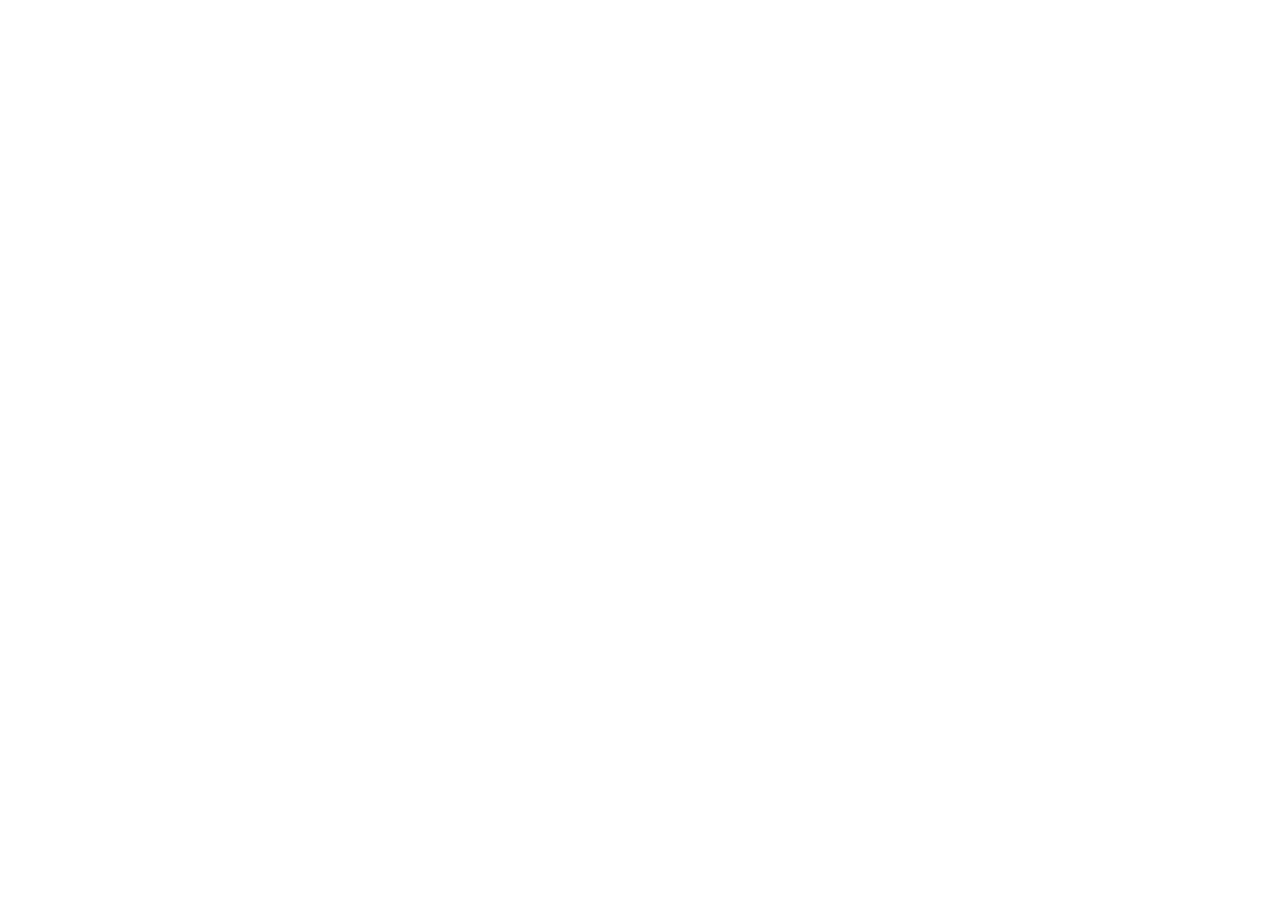
==== signup.html @ 9ddc1dcf "added the fonts, css" ====
<html lang="en">
<head>
    <meta charset="UTF-8">
    <meta name="viewport" content="width=device-width, initial-scale=1.0">
    <title>Signup | VictorDev</title>
    <link rel="stylesheet" href="src/css/reset.css">
    <link rel="stylesheet" href="src/css/style.css">
</head>
<body>
    
</body>
</html>
---- src/css/style.css ----
@font-face {
    font-family: 'Japonesa';
    src: url('Japonesa.woff2') format('woff2');
    font-weight: normal;
    font-style: normal;
}

@font-face {
    font-family: 'Interbold';
    src: url('Inter18pt-Bold.woff2') format('woff2');
    font-weight: bold;
    font-style: normal;
}

@font-face {
    font-family: 'Interregular';
    src: url('Inter18pt-Regular.woff2') format('woff2');
    font-weight: normal;
    font-style: normal;
}

:root {
    --font-body: 'Interregular', sans-serif;
    --font-heading: 'Interbold', sans-serif;
    --font-logo: 'Japonesa', sans-serif;
    --font-size: 16px;
    --color-primary: #f9f9f9;
    --color-secondary: #f9f9f9;
}
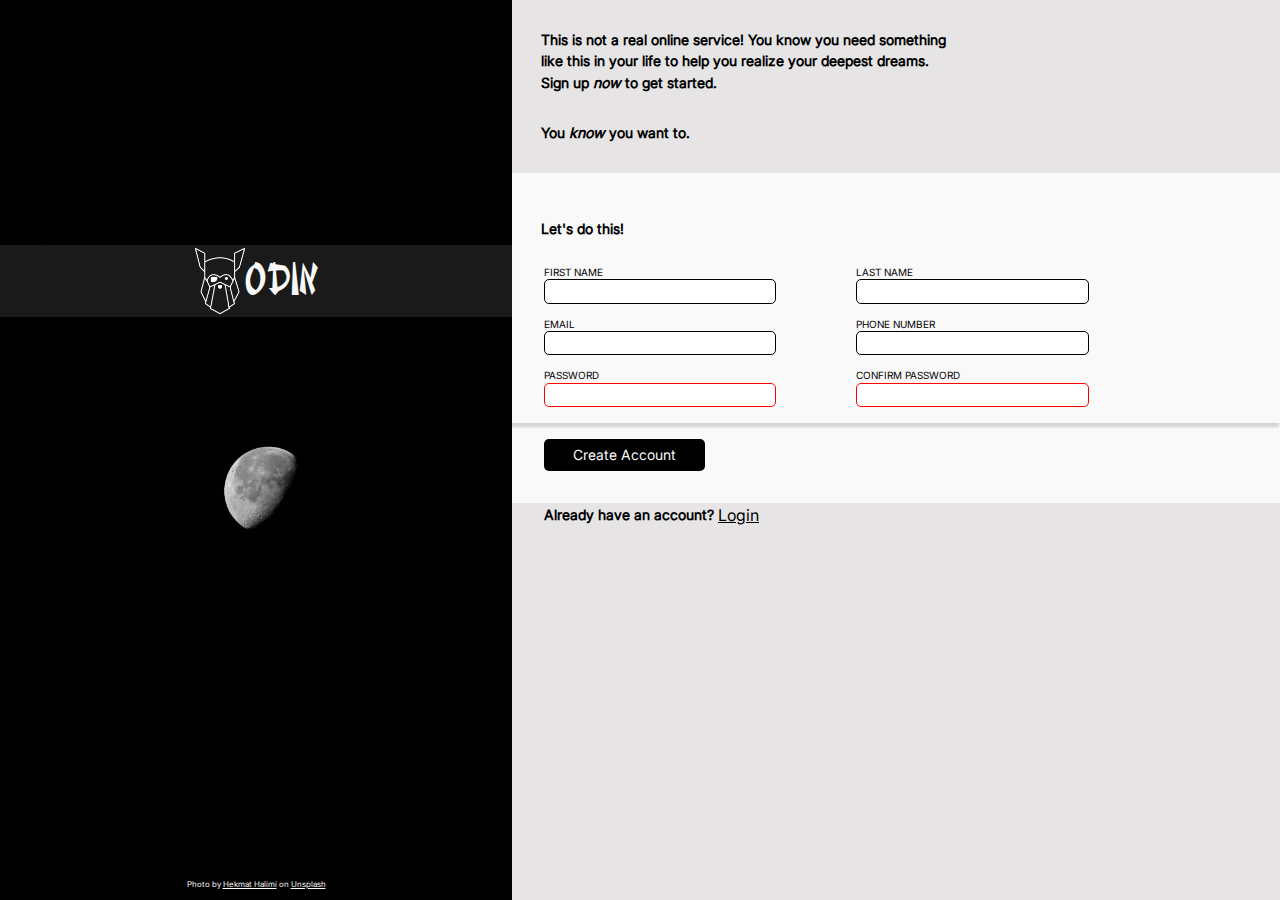
==== commit a4c47576: "added favicon, made it responsive" ====
--- a/signup.html
+++ b/signup.html
@@ -1,3 +1,4 @@
+<!DOCTYPE html>
 <html lang="en">
 <head>
     <meta charset="UTF-8">
@@ -5,8 +6,88 @@
     <title>Signup | VictorDev</title>
     <link rel="stylesheet" href="src/css/reset.css">
     <link rel="stylesheet" href="src/css/style.css">
+    <link rel="shortcut icon" href="src/img/favicon.ico" type="image/x-icon">
 </head>
 <body>
-    
+    <main>
+        <div class="main">
+            <div class="bg d-none">
+                <div class="bg-trasparent">
+                    <div>
+                        <img src="src/img/logo/odin-lined.png" alt="logo">
+                        <span class="logo">ODIN</span>
+                    </div>
+                </div>
+                <footer>
+                    <p>Photo by <a href="https://unsplash.com/@hekmat_halimi"> Hekmat Halimi</a> on <a href="https://unsplash.com/">Unsplash</a></p>
+                </footer>
+            </div>
+            <div class="right-container">
+                <div>
+                    <p class="heading p-2">
+                        <b>This is not a real online service! 
+                            You know you need something like this in your life to help you realize your deepest dreams.
+                            Sign up <em>now</em> to get started.</b>
+                    </p>
+                    <p  class="ps-2 pb-2">
+                        <b>You <em>know</em> you want to.</b>
+                    </p>
+                </div>
+                <div class="form-container">
+                    <p class="p-2">
+                        <b>Let's do this!</b>
+                    </p>
+
+                    <form action="/signup.html" method="post" class="form">
+                        <div class="form-group-shadow">
+                            <div class="form-group pb ps-2">
+                                <div class="form-row">
+                                    <label for="first-name">FIRST NAME</label>
+                                    <input type="text" name="firstName" id="first-name" minlength="3" autocomplete="name" required>
+                                </div>
+                                <div class="form-row">
+                                    <label for="last-name">LAST NAME</label>
+                                    <input type="text" name="lastName" id="last-name" minlength="3" required>
+                                </div>
+                            </div>
+                            <div class="form-group pb ps-2">
+                                <div class="form-row">
+                                    <label for="email">EMAIL</label>
+                                    <input type="email" name="email" id="email" autocomplete="email" required>
+                                </div>
+                                <div class="form-row">
+                                    <label for="phone">PHONE NUMBER</label>
+                                    <input type="tel" name="phone" id="phone" autocomplete="tel" required>
+                                </div>
+                            </div>
+                            <div class="form-group pb ps-2">
+                                <div class="form-row">
+                                    <label for="password">PASSWORD</label>
+                                    <input type="password" name="password" id="password" minlength="6" required>
+                                </div>
+                                <div class="form-row">
+                                    <label for="confirmPassword">CONFIRM PASSWORD</label>
+                                    <input type="password" name="confirmPassword" id="confirmPassword" minlength="6" required>
+                                </div>
+                            </div>
+                        </div>
+                        <div class="pt ps-2">
+                            <button type="submit">Create Account</button>
+                        </div>
+                    </form>
+                </div>
+
+                <div class="align-left ps-2 pb">
+                    <p>
+                        <b>Already have an account?</b>
+                    </p>
+                    &nbsp;
+                    <a href="#">Login</a>
+                </div>
+            </div>
+        </div>
+    </main>
+
+    <div class="small-screen">Please get a bigger display!</div>
 </body>
 </html>--- a/src/css/style.css
+++ b/src/css/style.css
@@ -1,29 +1,309 @@
 @font-face {
     font-family: 'Japonesa';
-    src: url('Japonesa.woff2') format('woff2');
+    src: url('/src/fonts/Japonesa.woff2') format('woff2');
     font-weight: normal;
     font-style: normal;
 }
 
-@font-face {
+/* @font-face {
     font-family: 'Interbold';
-    src: url('Inter18pt-Bold.woff2') format('woff2');
+    src: url('/src/fonts/InterBold.woff2') format('woff2');
     font-weight: bold;
     font-style: normal;
-}
+} */
 
 @font-face {
     font-family: 'Interregular';
-    src: url('Inter18pt-Regular.woff2') format('woff2');
+    src: url('/src/fonts/InterRegular.woff2') format('woff2');
     font-weight: normal;
     font-style: normal;
 }
 
 :root {
     --font-body: 'Interregular', sans-serif;
-    --font-heading: 'Interbold', sans-serif;
+    /* --font-heading: 'Interbold', sans-serif; */
     --font-logo: 'Japonesa', sans-serif;
     --font-size: 16px;
-    --color-primary: #f9f9f9;
-    --color-secondary: #f9f9f9;
+    --color-primary: #f9f9f9;   
+    --color-secondary: #000000;
+    --color-red: #ff0000;
+    --color-light-blue: #00bfff;
+    --color-link: #0000ff;
+    --color-light: #e6e4e4; 
+    --color-gray: #808080;
+    --color-green: #008000;
+}
+
+body{
+    font-family: var(--font-body);
+    font-size: var(--font-size);
+    margin: 0 auto;
+    background-color: var(--color-light);
+}
+
+a[href^="/"] {
+    color: var(--color-gray);
+}
+
+p {
+    display: block;
+    margin: 0;
+    font-size: 0.9rem;
+}
+
+
+a:visited {
+    color: var(--color-gray);
+    opacity: 0.1;
+}
+
+input{
+    font-family: var(--font-body);
+    appearance: none;
+    -webkit-appearance: none;
+    -moz-appearance: none;
+    border: 1px solid;
+    font-size: 0.9rem;
+    padding: 0.2rem;
+    border-radius: 5px;
+    text-indent: 2px;
+} 
+
+input[type="password"]:invalid {
+    border: 1px solid var(--color-red);
+}
+
+input:focus {
+    border: 1px solid var(--color-light-blue);
+    box-shadow: 0 1px 3px 0 var(--color-blue);
+    outline: none;
+}
+
+input:required:valid:focus {
+    border: 1px solid var(--color-green);
+    box-shadow: 0 1px 3px var(--color-green);
+    outline: none;
+}
+
+input[type="password"]:valid {
+    border: 1px solid var(--color-green)
+} 
+
+.main {
+    display: grid;
+    grid-template-columns: 1fr 1.5fr;
+}
+
+.heading{
+    /* font-family: var(--font-heading); */
+    font-size: 0.9rem;
+    width: 53ch;
+}
+.bg{
+    background-image: url(/src/img/hekmat-background-unsplash.jpg);
+    background-size: cover;
+    background-position: center;
+    background-repeat: no-repeat;
+    min-height: calc(100vh);
+    position: relative;
+}
+
+.bg-trasparent{
+    position: absolute;
+    left: 0;
+    right: 0;
+    top: calc(30% - 25px);
+    background-color: rgba(255, 255, 255, 0.1); 
+
+}
+.bg-trasparent div{
+    display: flex;
+    justify-content: center;
+    align-items: center;
+    top: calc(30% - 25px);
+    
+}
+.bg-trasparent img{
+    width: 50px;
+}
+
+.logo{
+    font-family: var(--font-logo);
+    font-size: 3rem;
+    color: var(--color-primary);
+}
+
+.right-container {
+   max-height: 100vh
+}
+
+.form-container {
+    background-color: var(--color-primary);
+    padding: 1em 0 2em; 
+}
+
+footer {
+    color: var(--color-primary);
+    text-align: center;
+    position: absolute;
+    bottom: 10px;
+    left: 0;
+    right: 0;
+} 
+footer p {
+    font-size: 0.5rem;
+}
+
+.form-group {
+    display: flex;
+    gap: 5em;
+    padding-right: 2em;
+}
+
+.form-group-shadow {
+    box-shadow: -1px 4px 2px rgba(128, 128, 128, 0.3)
+}
+label {
+    display: block;
+    font-size: 0.6rem;
+
+}
+
+.align-left {
+    display: flex;
+    justify-content: left;
+    align-items: center;
+}
+
+.p {
+    padding: 1em
+}
+.p-2{
+    padding: 2em
+}
+
+.pt {
+    padding-top: 1em;
+}
+.pt-2 {
+    padding-top: 2em;
+}
+
+.pb {
+    padding-bottom: 1em;
+}
+
+.pb-2{
+    padding-bottom: 2em
+}
+.pb-3{
+    padding-bottom: 3em
+}
+.ps {
+    padding-left: 1em;
+}
+.ps-2 {
+    padding-left: 2em;
+}
+
+.pe {
+    padding-right: 1em;
+}
+
+button{
+    border-style: none;
+    border-radius: 5px;
+    font-size: 0.9rem;
+    padding: 0.5rem 2em;
+    background-color: var(--color-secondary);
+    color: var(--color-primary);
+    cursor: pointer;
+}
+
+.d-none {
+    display: block;
+}
+.small-screen{
+    display: none;
+    position: absolute;
+    left: 0;
+    right: 0;
+    bottom: 50%;
+    top: 50%;
+    font-size: 0.9rem
+}
+
+@media (max-width:850px) {
+    .d-none {
+        display: none
+    }
+     
+}
+
+@media (min-width: 601px) and (max-width: 850px) {
+    .main {
+        display: flex;
+       
+        align-items: center;
+        justify-content: center;
+    } 
+    .form-group {
+        flex-direction: row;
+        gap: 1rem;
+        padding-right: 2em
+    }
+    .form-container {
+        display: flex;
+        flex-direction: column;
+        align-items: center;
+        justify-content: center;
+    }
+}
+@media (max-width: 600px) {
+    .main {
+        display: flex;
+        align-items: center;
+        justify-content: center;
+        height: calc(100vh);
+        padding: 2em;
+    } 
+    .right-container {
+        padding: 2em;
+        width: 100vw
+    } 
+    .heading {
+        width: 35ch;
+        width: 35ch;
+        margin-right: 7px
+    }
+
+    .form-group {
+        flex-direction: column;
+        gap: 1rem;
+        padding-right: 2em
+    }
+
+    input{
+        min-width: calc(50vw - 200px);
+        font-size: 0.6rem
+    }
+    .heading, p {
+        font-size: 0.7rem;
+        margin-left: 8px
+    }
+    a {
+        font-size: 0.8rem
+    }
+    button {
+        font-size: 0.6rem
+    }
+}
+
+@media (max-width: 265px) {
+    .main {
+        display: none;
+    }
+    .small-screen {
+        display: block;
+    }
 }